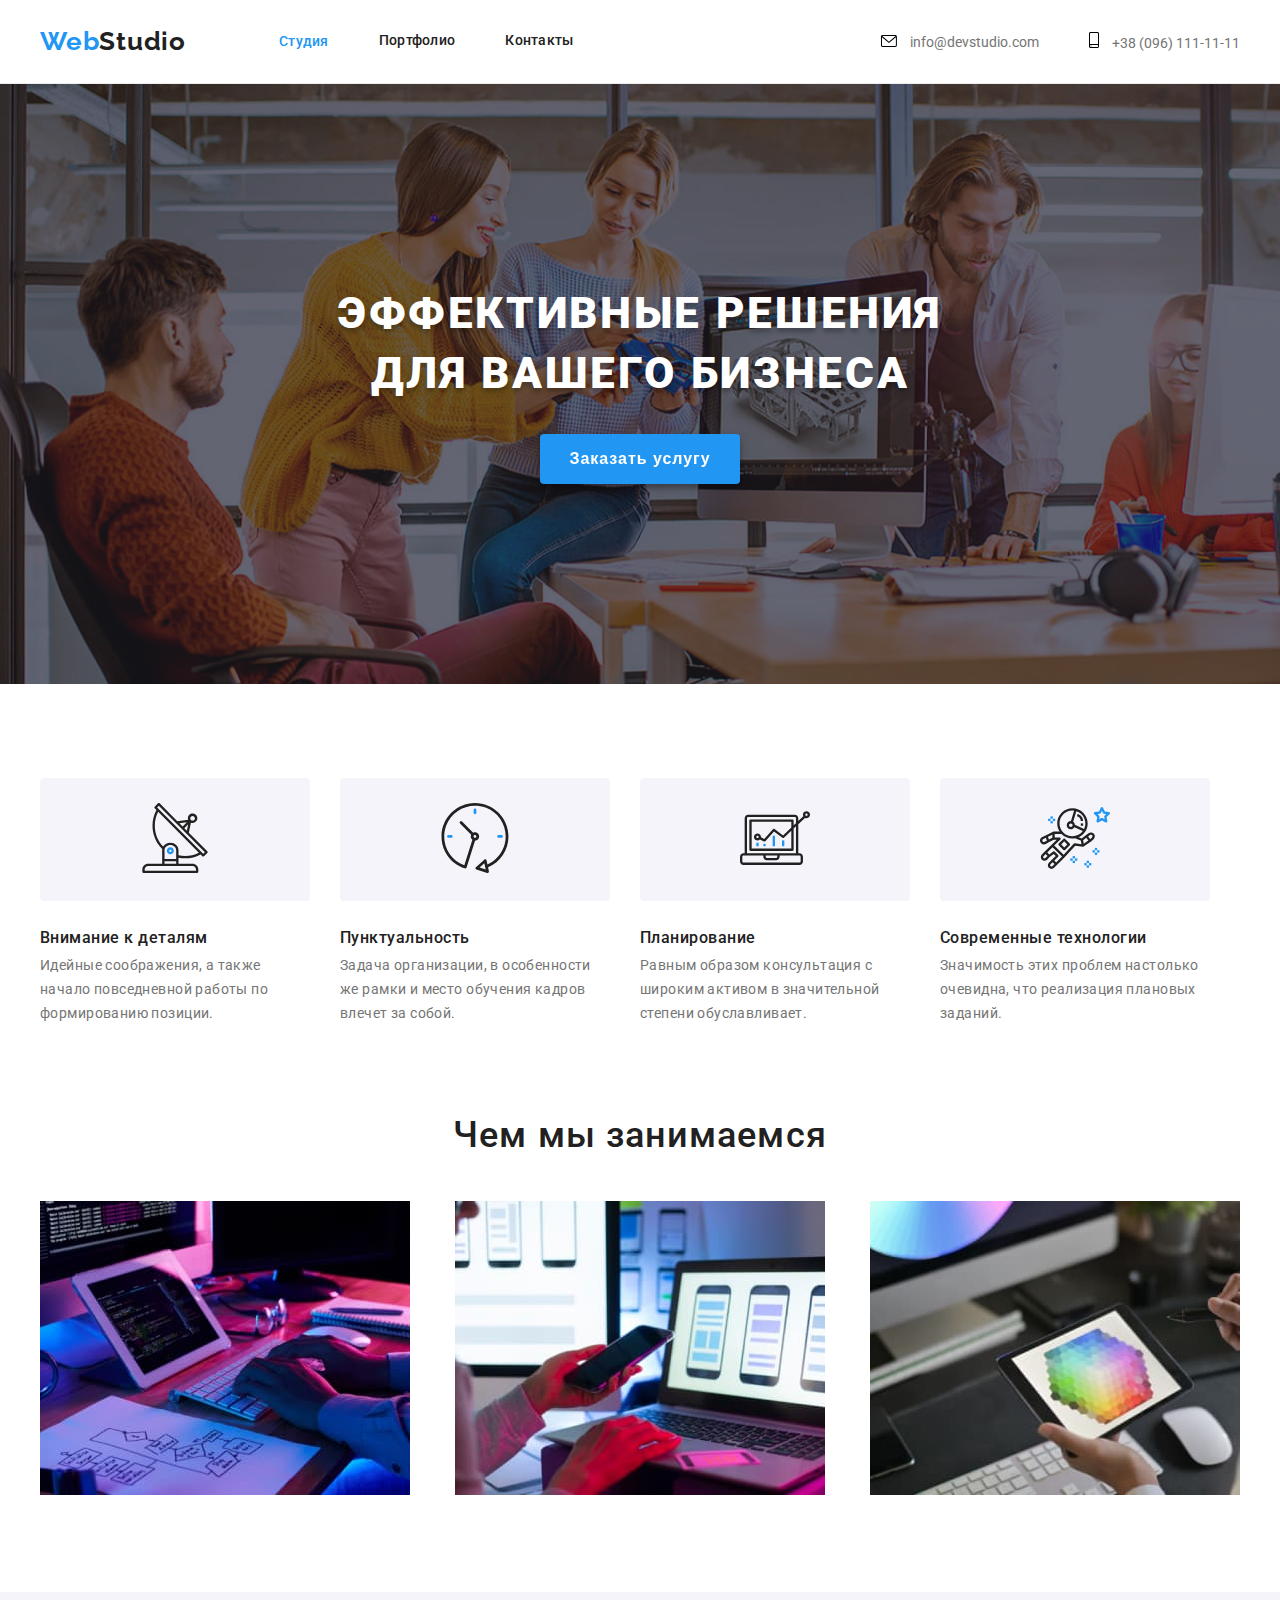
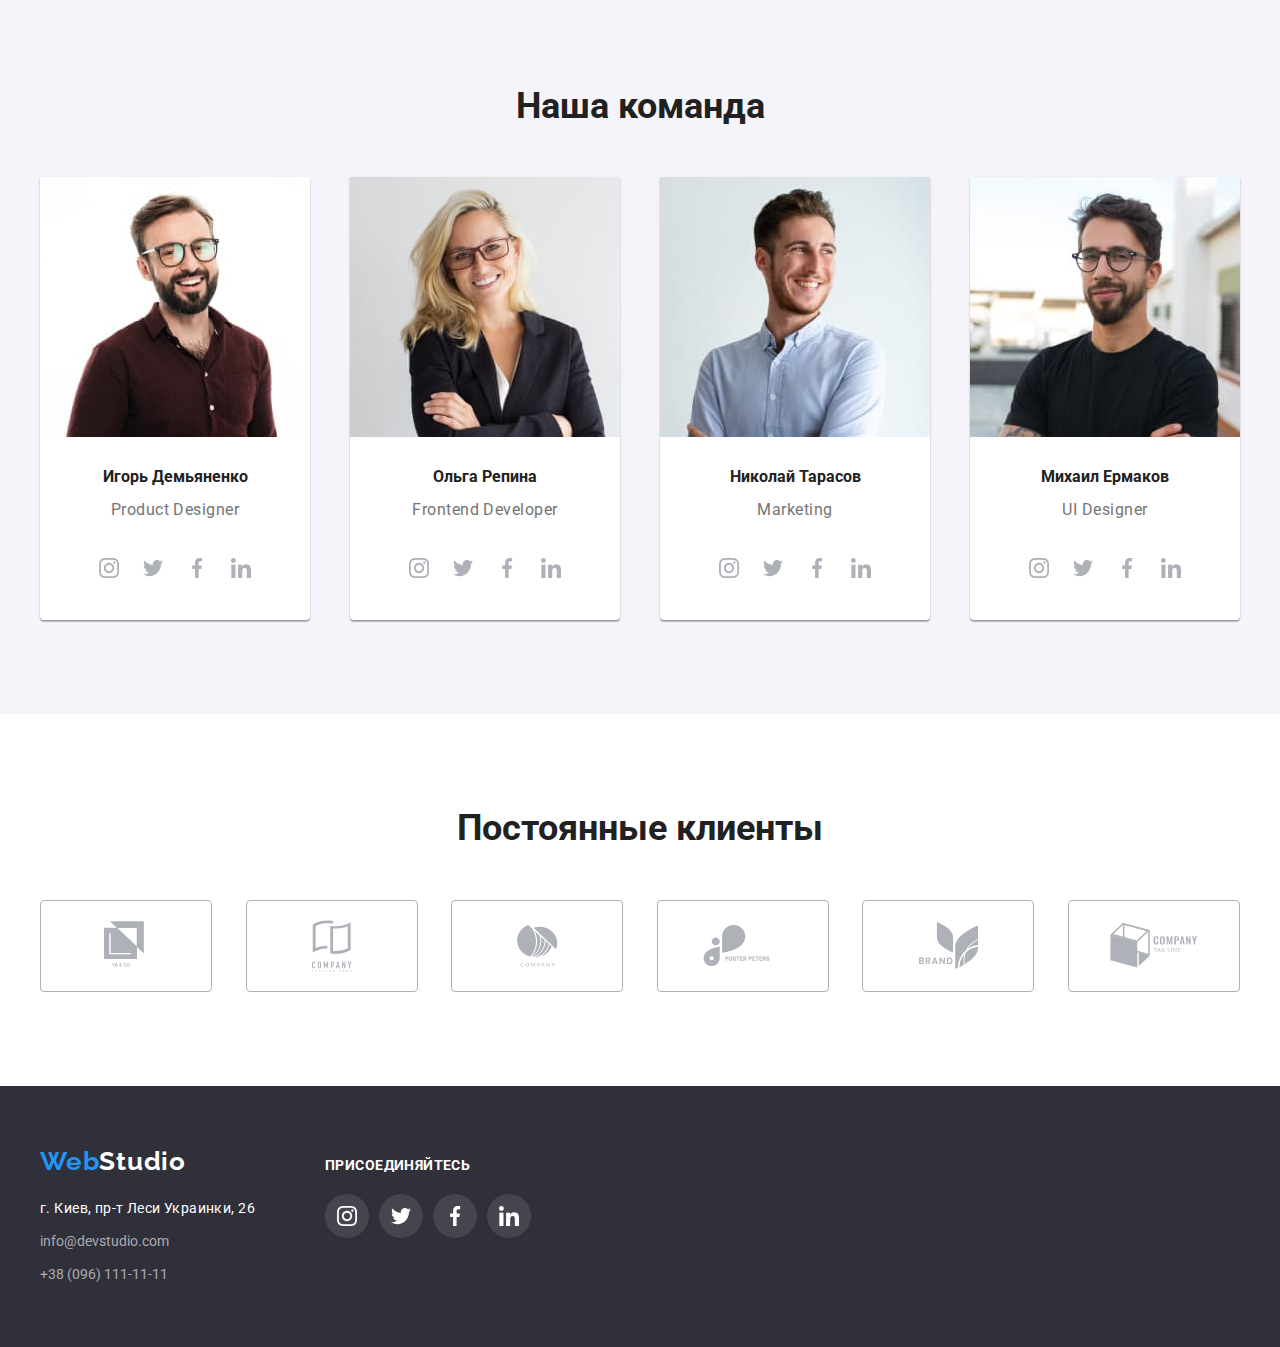
==== index.html @ 33218e92 "Загрузка проекта" ====
<!DOCTYPE html>
<html lang="ru">
  <head>
    <meta charset="UTF-8" />
    <meta http-equiv="X-UA-Compatible" content="IE=edge" />
    <meta name="viewport" content="width=device-width, initial-scale=1.0" />
    <title>Студия</title>
    <link rel="preconnect" href="https://fonts.gstatic.com" />
    <link
      href="https://fonts.googleapis.com/css2?family=Raleway:wght@700&family=Roboto:wght@400;500;700;900&display=swap"
      rel="stylesheet"
    />
    <link rel="stylesheet" href="css/style.css" />
  </head>
  <body>
    <!-- Шапка -->

    <header class="page-header">
      <div class="container header">
        <nav class="nav">
          <a href="./index.html" class="logo"> Web<span class="header-logo">Studio </span> </a>
          <ul class="site-nav list">
            <li class="nav-item"><a href="./index.html" class="link-current">Студия</a></li>
            <li class="nav-item"><a href="./portfolio.html" class="link">Портфолио</a></li>
            <li class="nav-item"><a href="#contacts" class="link">Контакты</a></li>
          </ul>
        </nav>
        <ul class="auth-site list">
          <li class="auth-item">
            <div class="auth-block">
              <a href="mailto:info@devstudio.com" class="auth-block-link">
                <svg class="auth-icon" width="16" height="12">
                  <use href="./images/sprite.svg#mail"></use>
                </svg>
                info@devstudio.com
              </a>
            </div>
          </li>
          <li class="auth-item">
            <div class="auth-block">
              <a href="tel:+380961111111" class="auth-block-link">
                <svg class="auth-icon" width="10" height="16">
                  <use href="./images/sprite.svg#smartphone"></use>
                </svg>
                +38 (096) 111-11-11
              </a>
            </div>
          </li>
        </ul>
      </div>
    </header>
    <main>
      <!-- Герой -->

      <section class="section hero">
        <div class="hero">
          <h1 class="hero-title">Эффективные решения для вашего бизнеса</h1>
          <button type="button" class="button primary">Заказать услугу</button>
        </div>
      </section>

      <div class="container">
        <ul class="advantage-icons">
          <li class="advantage-icons-list">
            <svg class="svg-icon">
              <use href="./images/sprite.svg#antenna"></use>
            </svg>
          </li>
          <li class="advantage-icons-list">
            <svg class="svg-icon">
              <use href="./images/sprite.svg#clock"></use>
            </svg>
          </li>
          <li class="advantage-icons-list">
            <svg class="svg-icon">
              <use href="./images/sprite.svg#diagram"></use>
            </svg>
          </li>
          <li class="advantage-icons-list">
            <svg class="svg-icon">
              <use href="./images/sprite.svg#astronaut"></use>
            </svg>
          </li>
        </ul>
      </div>

      <div class="container">
        <section class="advantage">
          <ul class="section-advantage">
            <li class="list-item">
              <h3 class="section-advantage-title">Внимание к деталям</h3>
              <p>Идейные соображения, а также начало повседневной работы по формированию позиции.</p>
            </li>
            <li class="list-item">
              <h3 class="section-advantage-title">Пунктуальность</h3>
              <p>Задача организации, в особенности же рамки и место обучения кадров влечет за собой.</p>
            </li>
            <li class="list-item">
              <h3 class="section-advantage-title">Планирование</h3>
              <p>Равным образом консультация с широким активом в значительной степени обуславливает.</p>
            </li>
            <li class="list-item">
              <h3 class="section-advantage-title">Современные технологии</h3>
              <p>Значимость этих проблем настолько очевидна, что реализация плановых заданий.</p>
            </li>
          </ul>
        </section>
      </div>

      <!-- Наши преимущества -->

      <section class="section">
        <div class="container">
          <h2 class="section-title">Чем мы занимаемся</h2>
          <ul class="section-title-image">
            <li class="advantage-image">
              <img src="./images/advantages/img.jpg" width="370" height="294" alt="программирование на планшете" />
            </li>
            <li class="advantage-image">
              <img src="./images/advantages/img1.jpg" width="370" height="294" alt="дизайн приложения" />
            </li>
            <li class="advantage-image">
              <img src="./images/advantages/img2.jpg" width="370" height="294" alt="Планшет с палитрой" />
            </li>
          </ul>
        </div>
      </section>

      <!-- Состав команды -->

      <section class="section section-team">
        <div class="container">
          <h2 class="section section-team-title">Наша команда</h2>
          <ul class="worker-list">
            <li class="team">
              <img src="./images/team/face.jpg" width="270" height="260" alt="Игорь Демьяненко" />
              <h3>Игорь Демьяненко</h3>
              <p>Product Designer</p>
              <div class="social-list">
                <ul class="social-list list">
                  <li class="social-list-item">
                    <a href="#" class="social-list-link link">
                      <svg class="social-list-icon">
                        <use href="./images/sprite.svg#instagram"></use>
                      </svg>
                    </a>
                  </li>
                  <li class="social-list-item">
                    <a href="#" class="social-list-link link">
                      <svg class="social-list-icon">
                        <use href="./images/sprite.svg#twitter"></use>
                      </svg>
                    </a>
                  </li>
                  <li class="social-list-item">
                    <a href="#" class="social-list-link link">
                      <svg class="social-list-icon">
                        <use href="./images/sprite.svg#facebook"></use>
                      </svg>
                    </a>
                  </li>
                  <li class="social-list-item">
                    <a href="#" class="social-list-link link">
                      <svg class="social-list-icon">
                        <use href="./images/sprite.svg#linkedin"></use>
                      </svg>
                    </a>
                  </li>
                </ul>
              </div>
            </li>
            <li class="team">
              <img src="./images/team/face1.jpg" width="270" height="260" alt="Ольга Репина" />
              <h3>Ольга Репина</h3>
              <p>Frontend Developer</p>
              <div class="social-list">
                <ul class="social-list list">
                  <li class="social-list-item">
                    <a href="" class="social-list-link link">
                      <svg class="social-list-icon">
                        <use href="./images/sprite.svg#instagram"></use>
                      </svg>
                    </a>
                  </li>
                  <li class="social-list-item">
                    <a href="" class="social-list-link link">
                      <svg class="social-list-icon">
                        <use href="./images/sprite.svg#twitter"></use>
                      </svg>
                    </a>
                  </li>
                  <li class="social-list-item">
                    <a href="" class="social-list-link link">
                      <svg class="social-list-icon">
                        <use href="./images/sprite.svg#facebook"></use>
                      </svg>
                    </a>
                  </li>
                  <li class="social-list-item">
                    <a href="" class="social-list-link link">
                      <svg class="social-list-icon">
                        <use href="./images/sprite.svg#linkedin"></use>
                      </svg>
                    </a>
                  </li>
                </ul>
              </div>
            </li>
            <li class="team">
              <img src="./images/team/face2.jpg" width="270" height="260" alt="Николай Тарасов" />
              <h3>Николай Тарасов</h3>
              <p>Marketing</p>
              <div class="social-list">
                <ul class="social-list list">
                  <li class="social-list-item">
                    <a href="" class="social-list-link link">
                      <svg class="social-list-icon">
                        <use href="./images/sprite.svg#instagram"></use>
                      </svg>
                    </a>
                  </li>
                  <li class="social-list-item">
                    <a href="" class="social-list-link link">
                      <svg class="social-list-icon">
                        <use href="./images/sprite.svg#twitter"></use>
                      </svg>
                    </a>
                  </li>
                  <li class="social-list-item">
                    <a href="" class="social-list-link link">
                      <svg class="social-list-icon">
                        <use href="./images/sprite.svg#facebook"></use>
                      </svg>
                    </a>
                  </li>
                  <li class="social-list-item">
                    <a href="" class="social-list-link link">
                      <svg class="social-list-icon">
                        <use href="./images/sprite.svg#linkedin"></use>
                      </svg>
                    </a>
                  </li>
                </ul>
              </div>
            </li>
            <li class="team">
              <img src="./images/team/face3.jpg" width="270" height="260" alt="Михаил Ермаков" />
              <h3>Михаил Ермаков</h3>
              <p>UI Designer</p>
              <div class="social-list">
                <ul class="social-list list">
                  <li class="social-list-item">
                    <a href="" class="social-list-link link">
                      <svg class="social-list-icon">
                        <use href="./images/sprite.svg#instagram"></use>
                      </svg>
                    </a>
                  </li>
                  <li class="social-list-item">
                    <a href="" class="social-list-link link">
                      <svg class="social-list-icon">
                        <use href="./images/sprite.svg#twitter"></use>
                      </svg>
                    </a>
                  </li>
                  <li class="social-list-item">
                    <a href="" class="social-list-link link">
                      <svg class="social-list-icon">
                        <use href="./images/sprite.svg#facebook"></use>
                      </svg>
                    </a>
                  </li>
                  <li class="social-list-item">
                    <a href="" class="social-list-link link">
                      <svg class="social-list-icon">
                        <use href="./images/sprite.svg#linkedin"></use>
                      </svg>
                    </a>
                  </li>
                </ul>
              </div>
            </li>
          </ul>
        </div>
      </section>
        <div class="container partners">
          <h2 class="section section-partner-title">Постоянные клиенты</h2>
              <ul class="partner-list">
                  <li class="partner-list-item">
                    <a href="#" class="partner-list-link">
                      <svg width="44" height="49" class="partner-list-icon" >
                        <use href="./images/sprite.svg#logo1"></use>
                      </svg>
                    </a>
                  </li>
                  <li class="partner-list-item">
                    <a href="#" class="partner-list-link">
                      <svg width="40" height="52" class="partner-list-icon">
                        <use href="./images/sprite.svg#logo2"></use>
                      </svg>
                    </a>
                  </li>
                  <li class="partner-list-item">
                    <a href="#" class="partner-list-link">
                      <svg width="41" height="42" class="partner-list-icon">
                        <use href="./images/sprite.svg#logo3"></use>
                      </svg>
                    </a>
                  </li>
                  <li class="partner-list-item">
                    <a href="#" class="partner-list-link">
                      <svg width="80" height="42" class="partner-list-icon" >
                        <use href="./images/sprite.svg#logo4"></use>
                      </svg>
                    </a>
                  </li>
                  <li class="partner-list-item">
                    <a href="#" class="partner-list-link">
                      <svg width="59" height="47" class="partner-list-icon">
                        <use href="./images/sprite.svg#logo5"></use>
                      </svg>
                    </a>
                  </li>
                  <li class="partner-list-item">
                    <a href="#" class="partner-list-link">
                      <svg width="88" height="45" class="partner-list-icon">
                        <use href="./images/sprite.svg#logo6"></use>
                      </svg>
              </ul>
        </div>
    </main>

    <!-- Подвал -->



    <footer class="footer">
      <div class="container">
         <div>
        <a href="./index.html" class="logo footer"> Web<span class="footer-logo">Studio </span> </a>

        <!-- Контакты -->
       
        <address class="contacts footer">
          <p>г. Киев, пр-т Леси Украинки, 26</p>
          <a class="link" href="mailto:info@devstudio.com">info@devstudio.com</a>
          <a class="link" href="tel:+380961111111">+38 (096) 111-11-11</a>
            </div>
            <div class="footer-social">
              <p class="footer-list-title">ПРИСОЕДИНЯЙТЕСЬ</p>
            <ul class="footer-list list">
                  <li class="footer-list-item">
                    <a href="#" class="footer-list-link link">
                      <svg class="footer-list-icon">
                        <use href="./images/sprite.svg#instagram"></use>
                      </svg>
                    </a>
                  </li>
                  <li class="footer-list-item">
                    <a href="#" class="footer-list-link link">
                      <svg class="footer-list-icon">
                        <use href="./images/sprite.svg#twitter"></use>
                      </svg>
                    </a>
                  </li>
                  <li class="footer-list-item">
                    <a href="#" class="footer-list-link link">
                      <svg class="footer-list-icon">
                        <use href="./images/sprite.svg#facebook"></use>
                      </svg>
                    </a>
                  </li>
                  <li class="footer-list-item">
                    <a href="#" class="footer-list-link link">
                      <svg class="footer-list-icon">
                        <use href="./images/sprite.svg#linkedin"></use>
                      </svg>
                    </a>
                  </li>
                </ul>
                </div>
        </address>
      </div>
    </footer>
  </body>
</html>
---- css/style.css ----
/* цвет основного текста #212121 */
/* цвет вторичного цвет #757575 */
/* белый цвет #FFFFFF */
/* цвет бекграунда #E5E5E5 */
/* цвет контактов в шапке #757575 */
/* цвет акцента #2196F3 */
/* цвет текста контактов в подвале rgba(255, 255, 255, 0.6) */
/* вторичный цвет бекграунда #F5F4FA */
/* бекграунд героя и подвала #2F303A */
:root {
  --primary-text-color: #212121;
  --primary-white-color: #ffffff;
  --title-text-color: #757575;
  --accent-text-color: #2196f3;
  --secondary-background-color: #f5f4fa;
  --hero-background-color: #2f303a;
}

* {
  padding: 0px;
}

ul {
  list-style: none;
}

a {
  text-decoration: none;
}

p {
  color: var(--title-text-color);
  margin: 0 auto;
}

header {
  border-bottom: 1px solid #ececec;
}

body {
  margin: 0px;

  background-color: var(--primary-white-color);
  color: var(--primary-text-color);
  font-family: 'Roboto', sans-serif;
  font-size: 14px;
  font-weight: 400;
}

footer {
  font-size: 14px;
}

.container {
  margin: 0 auto;
  width: 1200px;
}
.button {
  background-color: var(--secondary-background-color);
  color: var(--primary-text-color);
  cursor: pointer;
  display: inline-block;
  filter: drop-shadow(0px 4px 4px rgba(0, 0, 0, 0.25));
  display: inline-block;
}

.auth-icon {
  margin-right: 10px;
}

/* =================HEADER================ */

.logo {
  padding-top: 24px;
  padding-bottom: 25px;
  display: flex;

  color: var(--accent-text-color);
  font-family: 'Raleway', sans-serif;
  font-size: 26px;
  line-height: 1.19;
  letter-spacing: 0.03em;
  font-weight: 700;
}

.nav .logo {
  display: block;
}

.nav {
  align-items: center;
  align-self: center;
}

.header-logo {
  color: var(--primary-text-color);
}

.container.header {
  display: flex;
  align-items: center;
  align-self: center;
}

.nav-item:not(:last-child) {
  margin-right: 50px;
}

.site-nav .link {
  color: var(--primary-text-color);
  font-weight: 500;
  line-height: 1.14;
  letter-spacing: 0.02em;
  display: block;
}

.site-nav-link {
  margin-right: 50px;
}

.site-nav.list {
  padding-top: 32px;
  margin-left: 93px;
  padding-bottom: 32px;
  display: flex;
}

.site-nav .link-current {
  color: var(--accent-text-color);
  font-weight: 500;
  line-height: 1.14;
  letter-spacing: 0.02em;
}

.site-nav .link:hover,
.site-nav .link:focus {
  color: var(--accent-text-color);
}

.list {
  padding: 0px;
  margin: 0px;
  list-style: none;
}

.auth-site .link {
  color: var(--title-text-color);
  font-weight: 500;
  line-height: 1.14;
  letter-spacing: 0.02em;
}

.auth-item:not(:last-child) {
  margin-right: 50px;
}

.auth-site.list {
  margin-left: auto;
  display: flex;
  padding-top: 32px;
  padding-bottom: 32px;
  align-items: center;
}

.auth-site .auth-block-link:hover,
.auth-site .auth-block-link:focus {
  color: var(--accent-text-color);
}

.auth-block-link {
  color: var(--title-text-color);
}

.auth-block-link:focus .auth-icon,
.auth-block-link:hover .auth-icon {
  color: var(--accent-text-color);
  fill: var(--accent-text-color);
}

.nav {
  display: flex;
}

/* =====================HERO===================== */

.section.hero {
  background-color: var(--hero-background-color);
  text-align: center;
  color: var(--primary-white-color);
  margin-bottom: 94px;
  background-image: url('/images/hero/studio-background.jpg');
  background-repeat: no-repeat;
  background-size: cover;
}

.hero {
  background: rgba(47, 48, 58, 0.4);
}

.hero-title {
  padding-top: 200px;
  margin: 0 auto;
  margin-bottom: 30px;
  max-width: 696px;
  font-weight: 900;
  font-size: 44px;
  line-height: 1.36;

  letter-spacing: 0.06em;
  text-transform: uppercase;
  text-shadow: 0px 4px 4px rgba(0, 0, 0, 0.25);
}

.auth-block {
  display: flex;
}

.button.primary {
  min-width: 200px;
  min-height: 50px;
  text-align: center;
  margin-bottom: 200px;

  background-color: var(--accent-text-color);
  color: var(--primary-white-color);
  font-weight: 700;
  font-size: 16px;
  line-height: 1.88;
  letter-spacing: 0.06em;
  border: none;
  box-shadow: 0px 4px 4px rgba(0, 0, 0, 0.15);
  border-radius: 4px;
}

/* ========================ADVANTAGE====================== */

.advantage {
  margin-bottom: 94px;
}

.advantage-image:not(:last-child) {
  margin-right: 30px;
}

.advantage-icons {
  display: flex;
  justify-content: left;
}

.svg-icon {
  width: 70px;
  height: 70px;
  padding: 25px 100px 25px 100px;
}

.container .advantage-icons {
  margin-bottom: 30px;
}

.advantage-icons-list:not(:last-child) {
  margin-right: 30px;
}

.advantage-icons-list {
  background-color: var(--secondary-background-color);
  border-radius: 4px;
}

.section-title-image {
  display: flex;
  margin: 0px;
  justify-content: space-between;
  padding-bottom: 94px;
}

.section.section-team-title {
  font-size: 36px;
  line-height: 1.16;
  text-align: center;
  margin-top: 0px;
  margin-bottom: 50px;
}

.section-advantage-title {
  margin-top: 0px;
  margin-bottom: 10px;
  font-size: 14px;
  font-weight: 700;
  line-height: 1.14px;
  letter-spacing: 0.03em;
}

.section-advantage .list-item + .list-item {
  margin-left: 30px;
}

.list-item > p {
  font-size: 14px;
  line-height: 1.71;
  letter-spacing: 0.03em;
  max-width: 270px;
}

.section-advantage {
  max-width: 1170px;
  justify-content: space-between;
  margin: 0px;
  display: flex;
}

.section-title {
  margin-top: 0px;
  margin-bottom: 50px;
  text-align: center;
  font-weight: 500;
  font-size: 36px;
  line-height: 0.85;
  letter-spacing: 0.03em;
  color: var(--primary-text-color);
}

/* ==========================SECTION TEAM============================= */

.worker-list {
  margin: 0px;
  padding-bottom: 94px;
  display: flex;
  justify-content: space-between;
}

.section-team {
  color: var(--primary-text-color);
  margin-top: 0px;
  padding-top: 94px;
}

.team {
  max-width: 270px;
  background-color: var(--primary-white-color);
  box-shadow: 0px 1px 3px rgba(0, 0, 0, 0.12), 0px 1px 1px rgba(0, 0, 0, 0.14), 0px 2px 1px rgba(0, 0, 0, 0.2);
  border-radius: 0px 0px 4px 4px;
  text-align: center;
}

.team > img {
  margin-bottom: 30px;
  display: block;
}

.section-team {
  background-color: var(--secondary-background-color);
}

.section-advantage-title {
  font-weight: 500;
  font-size: 16px;
  font-style: normal;
  line-height: 0.85;
  letter-spacing: 0.03em;
  margin-top: 0px;
  margin-bottom: 10px;
}

li.team > p {
  font-size: 16px;
  line-height: 0.84;
  letter-spacing: 0.03em;
  margin-bottom: 30px;
}

.social-list {
  display: flex;
  justify-content: center;
  padding-bottom: 30px;
}

.social-list-link {
  display: flex;
  justify-content: center;
  align-items: center;
  width: 44px;
  height: 44px;
  border-radius: 50%;
}

.social-list-icon {
  width: 20px;
  height: 20px;
  fill: #afb1b8;
}

.social-list.list {
  padding: 0;
}

.social-list-link:focus,
.social-list-link:hover {
  background-color: var(--accent-text-color);
}

.social-list-link.link:focus .social-list-icon,
.social-list-link.link:hover .social-list-icon {
  fill: var(--primary-white-color);
}

/* ==================PARTNERS===================== */

.partner-list {
  display: flex;
  padding: 0;
  margin: 0;
  justify-content: space-between;
}

.partner-list .partner-list-link {
  display: flex;
  justify-content: center;
  align-items: center;
  width: 170px;
  height: 90px;
  padding: auto;
}

.partner-list-icon {
  fill: #afb1b8;
}

.partner-list-item {
  border: 1px solid #afb1b8;
  box-sizing: border-box;
  border-radius: 4px;
}

.partner-list-item:not(:last-child) {
  margin-right: 30px;
}

.section.section-partner-title {
  font-size: 36px;
  line-height: 1.16;
  text-align: center;
  margin-top: 0px;
  margin-bottom: 50px;
}

.container.partners {
  margin-top: 94px;
  margin-bottom: 94px;
}

.partner-list-icon {
  padding: 20px;
}

.partner-list-item:hover .partner-list-icon,
.partner-list-item:focus .partner-list-icon {
  fill: var(--accent-text-color);
}

.partner-list-item:hover,
.partner-list-item:focus {
  border-color: var(--accent-text-color);
}

/* ==================FOOTER======================== */

.footer {
  background-color: var(--hero-background-color);
}

.footer-logo {
  color: var(--primary-white-color);
}

.footer .logo {
  margin-bottom: 20px;
  display: block;
}

.contacts > p {
  color: var(--primary-white-color);
  font-style: normal;
  line-height: 1.71;
  letter-spacing: 0.03em;
  margin: 0px;
  margin-bottom: 9px;
}

.contacts > a {
  margin-bottom: 9px;
}

.footer > .container {
  padding-top: 60px;
  padding-bottom: 60px;
}

.contacts .link {
  font-style: normal;
  line-height: 1.71;
  color: rgba(255, 255, 255, 0.6);
  display: block;
}

.contacts .link:hover,
.contacts .link:focus {
  color: var(--accent-text-color);
}
.footer .container {
  display: flex;
}
.footer-list {
  display: flex;
}

.footer-list-title {
  display: flex;
  margin-bottom: 20px;
  font-weight: 700;
  line-height: 1.14;
  letter-spacing: 0.03em;
  text-transform: uppercase;
  color: var(--primary-white-color);
}

.footer-social {
  margin-top: 72px;
  margin-left: 70px;
  margin-bottom: 100px;
}

.footer-list-link {
  display: flex;
  justify-content: center;
  align-items: center;
  width: 44px;
  height: 44px;
  border-radius: 50%;
  background-color: rgba(255, 255, 255, 0.1);
}

.footer-list-icon {
  width: 20px;
  height: 20px;
  fill: var(--primary-white-color);
}

.footer-list-link:focus,
.footer-list-link:hover {
  background-color: var(--accent-text-color);
}

.footer-list-link.link:focus .footer-list-icon,
.footer-list-link.link:hover .footer-list-icon {
  fill: var(--primary-white-color);
}

.footer-list-link.link {
  margin-right: 10px;
}

.logo.footer {
  padding: 0;
  margin-top: 60px;
}

.footer .container {
  padding: 0;
}

.contacts.footer {
  margin-bottom: 60px;
}
/* ======================PORTFOLIO======================= */

.button-secondary {
  background-color: var(--secondary-background-color);
  color: var(--primary-text-color);
  border-radius: 4px;
  font-weight: 500;
  font-size: 16px;
  line-height: 1.62;
  text-align: center;
  letter-spacing: 0.03em;
  border: none;
  padding: 6px 22px;
}

.section.button {
  padding-top: 94px;
}

.button-list .button-item + .button-item {
  margin-left: 8px;
}

.button-item {
  margin-top: 90px;
  margin-bottom: 50px;
}

.button-list {
  display: flex;
  justify-content: center;
  /* margin-bottom: 50px; */
}

.button-secondary:hover,
.button-secondary:focus {
  color: var(--primary-white-color);
  background-color: var(--accent-text-color);
}

.button.title {
  display: none;
}

.project-name {
  font-weight: 700;
  font-size: 18px;
  line-height: 2;
  letter-spacing: 0.06em;
  margin: 0px;
  margin-bottom: 4px;
  padding-left: 24px;
  padding-top: 20px;
}

.project-title {
  font-size: 16px;
  line-height: 1.87;
  letter-spacing: 0.03em;
  padding-bottom: 20px;
  padding-left: 24px;
}

.project-list-info:last-child > p {
  margin-bottom: 0px;
}

.button-list {
  margin: 0px;
}

.project-list:hover,
.project-list:focus {
  box-shadow: 0px 1px 3px rgba(0, 0, 0, 0.12), 0px 1px 1px rgba(0, 0, 0, 0.14), 0px 2px 1px rgba(0, 0, 0, 0.2);
  border-radius: 0px 0px 4px 4px;
  border-top: none;
  max-width: 370px;
}

.project-list > img {
  display: block;
}

.project-list {
  margin-top: 30px;
  margin-left: 30px;
  border: 1px solid #eeeeee;
  box-sizing: border-box;
}

.ul-project {
  display: flex;
  flex-wrap: wrap;
  justify-content: space-between;
  margin: 0px;
  margin-top: -30px;
  margin-left: -30px;
  margin-bottom: 94px;
}
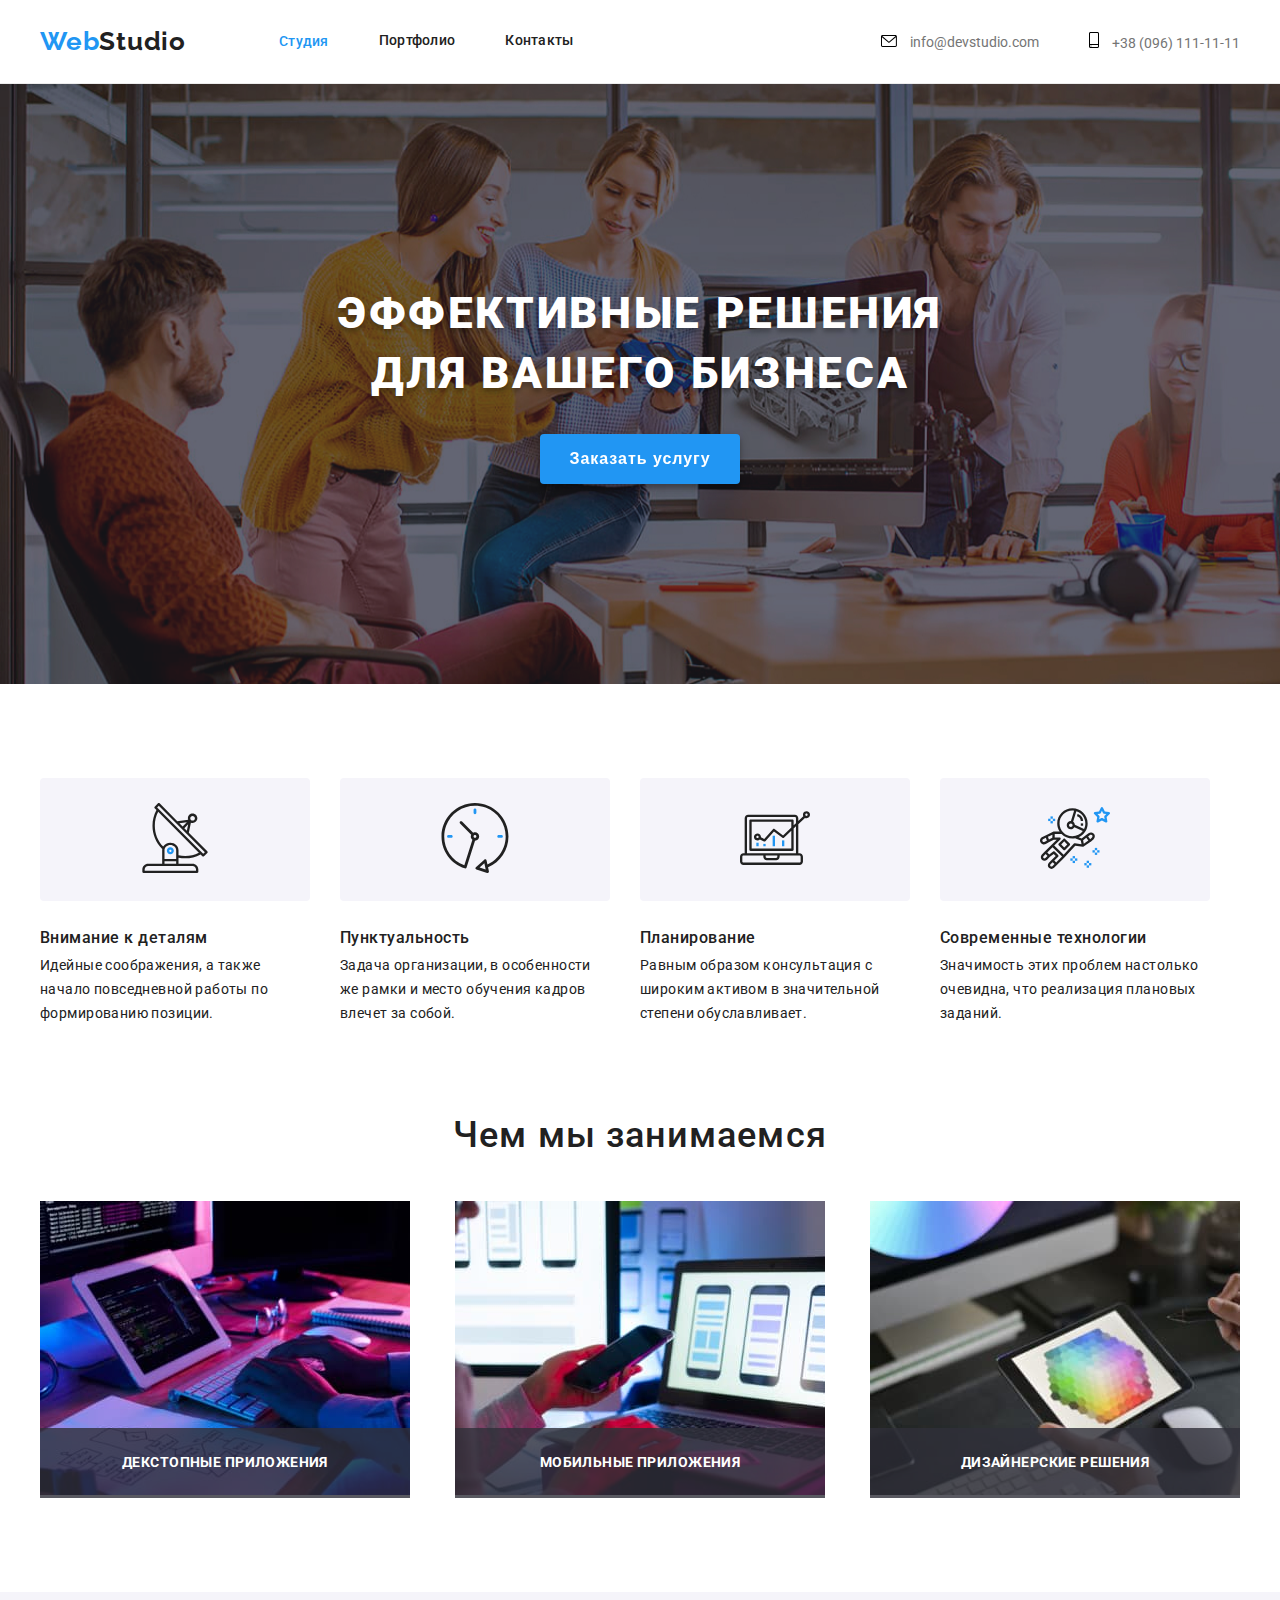
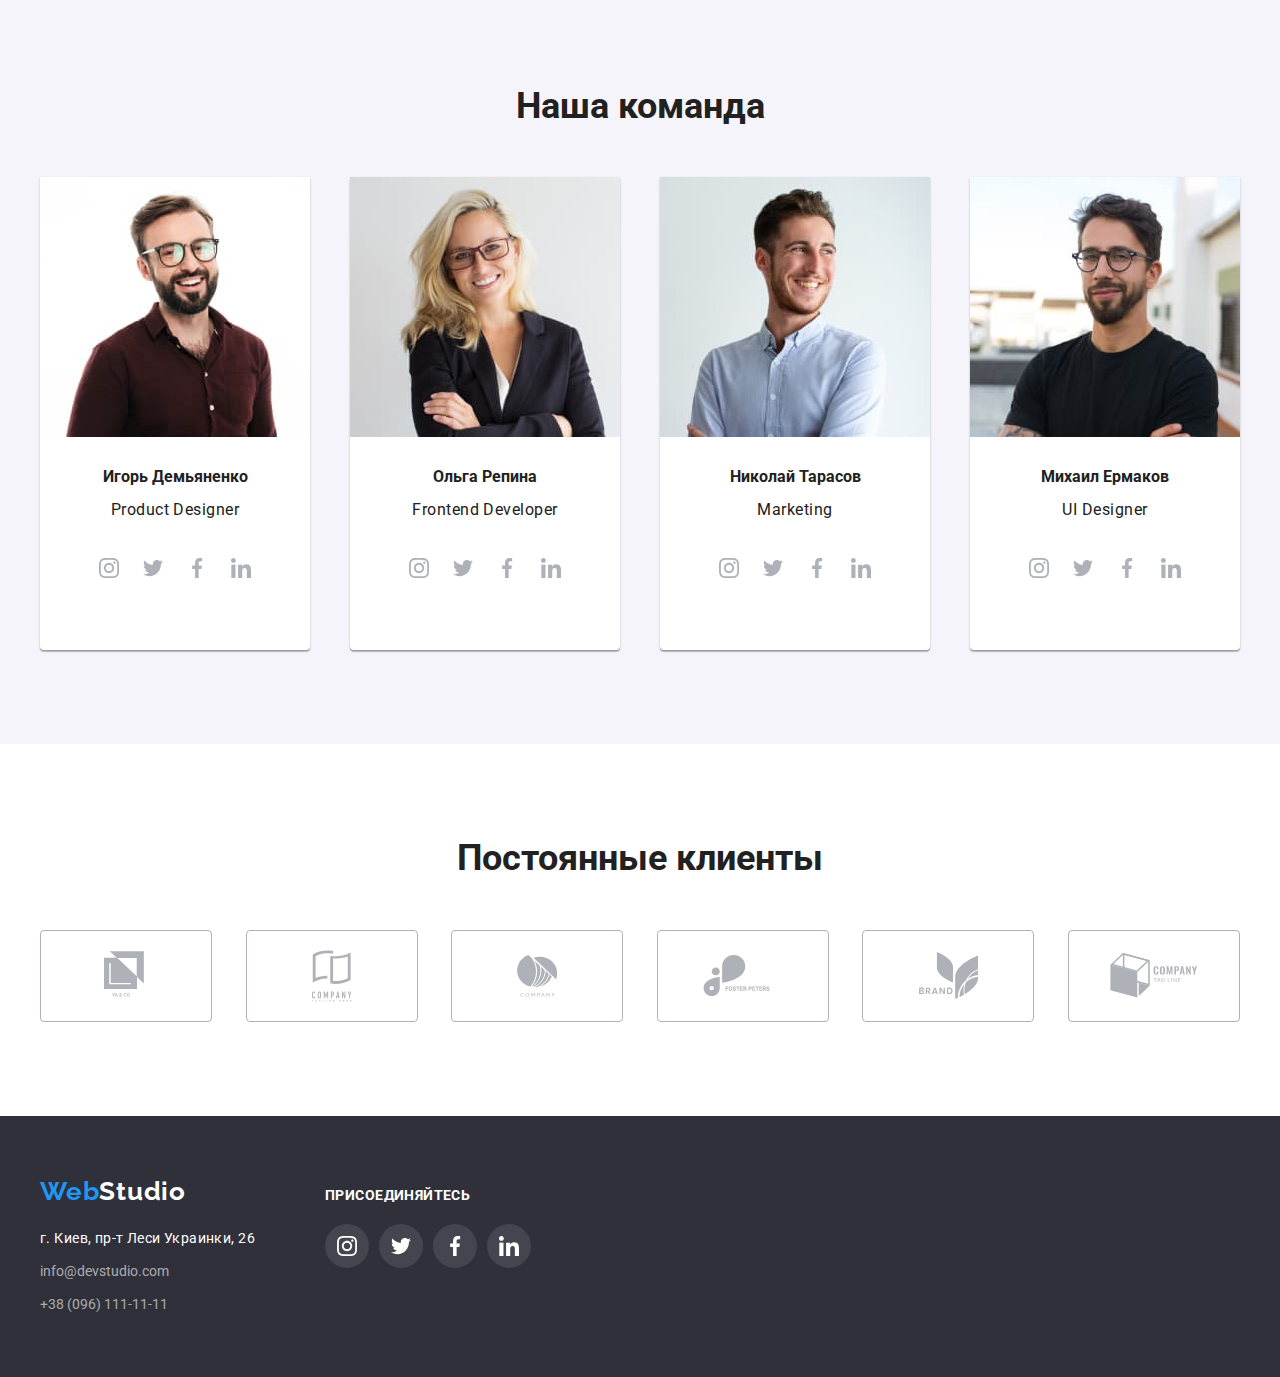
==== commit 905c74df: "Правки" ====
--- a/index.html
+++ b/index.html
@@ -114,13 +114,22 @@
           <h2 class="section-title">Чем мы занимаемся</h2>
           <ul class="section-title-image">
             <li class="advantage-image">
+              <div class="advantage-info">
               <img src="./images/advantages/img.jpg" width="370" height="294" alt="программирование на планшете" />
+              <p class="works">ДЕКСТОПНЫЕ ПРИЛОЖЕНИЯ</p>
+              </div>
             </li>
             <li class="advantage-image">
+              <div class="advantage-info">
               <img src="./images/advantages/img1.jpg" width="370" height="294" alt="дизайн приложения" />
+              <p class="works">МОБИЛЬНЫЕ ПРИЛОЖЕНИЯ</p>
+              </div>
             </li>
             <li class="advantage-image">
+              <div class="advantage-info">
               <img src="./images/advantages/img2.jpg" width="370" height="294" alt="Планшет с палитрой" />
+              <p class="works">ДИЗАЙНЕРСКИЕ РЕШЕНИЯ</p>
+              </div>
             </li>
           </ul>
         </div>
@@ -137,30 +146,30 @@
               <h3>Игорь Демьяненко</h3>
               <p>Product Designer</p>
               <div class="social-list">
-                <ul class="social-list list">
-                  <li class="social-list-item">
-                    <a href="#" class="social-list-link link">
-                      <svg class="social-list-icon">
-                        <use href="./images/sprite.svg#instagram"></use>
-                      </svg>
-                    </a>
-                  </li>
-                  <li class="social-list-item">
-                    <a href="#" class="social-list-link link">
-                      <svg class="social-list-icon">
-                        <use href="./images/sprite.svg#twitter"></use>
-                      </svg>
-                    </a>
-                  </li>
-                  <li class="social-list-item">
-                    <a href="#" class="social-list-link link">
-                      <svg class="social-list-icon">
-                        <use href="./images/sprite.svg#facebook"></use>
-                      </svg>
-                    </a>
-                  </li>
-                  <li class="social-list-item">
-                    <a href="#" class="social-list-link link">
+                <ul class="social-list">
+                  <li class="social-list-item">
+                    <a href="#" class="social-list-link">
+                      <svg class="social-list-icon">
+                        <use href="./images/sprite.svg#instagram"></use>
+                      </svg>
+                    </a>
+                  </li>
+                  <li class="social-list-item">
+                    <a href="#" class="social-list-link">
+                      <svg class="social-list-icon">
+                        <use href="./images/sprite.svg#twitter"></use>
+                      </svg>
+                    </a>
+                  </li>
+                  <li class="social-list-item">
+                    <a href="#" class="social-list-link">
+                      <svg class="social-list-icon">
+                        <use href="./images/sprite.svg#facebook"></use>
+                      </svg>
+                    </a>
+                  </li>
+                  <li class="social-list-item">
+                    <a href="#" class="social-list-link">
                       <svg class="social-list-icon">
                         <use href="./images/sprite.svg#linkedin"></use>
                       </svg>
@@ -176,28 +185,28 @@
               <div class="social-list">
                 <ul class="social-list list">
                   <li class="social-list-item">
-                    <a href="" class="social-list-link link">
-                      <svg class="social-list-icon">
-                        <use href="./images/sprite.svg#instagram"></use>
-                      </svg>
-                    </a>
-                  </li>
-                  <li class="social-list-item">
-                    <a href="" class="social-list-link link">
-                      <svg class="social-list-icon">
-                        <use href="./images/sprite.svg#twitter"></use>
-                      </svg>
-                    </a>
-                  </li>
-                  <li class="social-list-item">
-                    <a href="" class="social-list-link link">
-                      <svg class="social-list-icon">
-                        <use href="./images/sprite.svg#facebook"></use>
-                      </svg>
-                    </a>
-                  </li>
-                  <li class="social-list-item">
-                    <a href="" class="social-list-link link">
+                    <a href="" class="social-list-link">
+                      <svg class="social-list-icon">
+                        <use href="./images/sprite.svg#instagram"></use>
+                      </svg>
+                    </a>
+                  </li>
+                  <li class="social-list-item">
+                    <a href="" class="social-list-link">
+                      <svg class="social-list-icon">
+                        <use href="./images/sprite.svg#twitter"></use>
+                      </svg>
+                    </a>
+                  </li>
+                  <li class="social-list-item">
+                    <a href="" class="social-list-link">
+                      <svg class="social-list-icon">
+                        <use href="./images/sprite.svg#facebook"></use>
+                      </svg>
+                    </a>
+                  </li>
+                  <li class="social-list-item">
+                    <a href="" class="social-list-link">
                       <svg class="social-list-icon">
                         <use href="./images/sprite.svg#linkedin"></use>
                       </svg>
@@ -213,28 +222,28 @@
               <div class="social-list">
                 <ul class="social-list list">
                   <li class="social-list-item">
-                    <a href="" class="social-list-link link">
-                      <svg class="social-list-icon">
-                        <use href="./images/sprite.svg#instagram"></use>
-                      </svg>
-                    </a>
-                  </li>
-                  <li class="social-list-item">
-                    <a href="" class="social-list-link link">
-                      <svg class="social-list-icon">
-                        <use href="./images/sprite.svg#twitter"></use>
-                      </svg>
-                    </a>
-                  </li>
-                  <li class="social-list-item">
-                    <a href="" class="social-list-link link">
-                      <svg class="social-list-icon">
-                        <use href="./images/sprite.svg#facebook"></use>
-                      </svg>
-                    </a>
-                  </li>
-                  <li class="social-list-item">
-                    <a href="" class="social-list-link link">
+                    <a href="" class="social-list-link">
+                      <svg class="social-list-icon">
+                        <use href="./images/sprite.svg#instagram"></use>
+                      </svg>
+                    </a>
+                  </li>
+                  <li class="social-list-item">
+                    <a href="" class="social-list-link">
+                      <svg class="social-list-icon">
+                        <use href="./images/sprite.svg#twitter"></use>
+                      </svg>
+                    </a>
+                  </li>
+                  <li class="social-list-item">
+                    <a href="" class="social-list-link">
+                      <svg class="social-list-icon">
+                        <use href="./images/sprite.svg#facebook"></use>
+                      </svg>
+                    </a>
+                  </li>
+                  <li class="social-list-item">
+                    <a href="" class="social-list-link">
                       <svg class="social-list-icon">
                         <use href="./images/sprite.svg#linkedin"></use>
                       </svg>
@@ -250,28 +259,28 @@
               <div class="social-list">
                 <ul class="social-list list">
                   <li class="social-list-item">
-                    <a href="" class="social-list-link link">
-                      <svg class="social-list-icon">
-                        <use href="./images/sprite.svg#instagram"></use>
-                      </svg>
-                    </a>
-                  </li>
-                  <li class="social-list-item">
-                    <a href="" class="social-list-link link">
-                      <svg class="social-list-icon">
-                        <use href="./images/sprite.svg#twitter"></use>
-                      </svg>
-                    </a>
-                  </li>
-                  <li class="social-list-item">
-                    <a href="" class="social-list-link link">
-                      <svg class="social-list-icon">
-                        <use href="./images/sprite.svg#facebook"></use>
-                      </svg>
-                    </a>
-                  </li>
-                  <li class="social-list-item">
-                    <a href="" class="social-list-link link">
+                    <a href="" class="social-list-link">
+                      <svg class="social-list-icon">
+                        <use href="./images/sprite.svg#instagram"></use>
+                      </svg>
+                    </a>
+                  </li>
+                  <li class="social-list-item">
+                    <a href="" class="social-list-link">
+                      <svg class="social-list-icon">
+                        <use href="./images/sprite.svg#twitter"></use>
+                      </svg>
+                    </a>
+                  </li>
+                  <li class="social-list-item">
+                    <a href="" class="social-list-link">
+                      <svg class="social-list-icon">
+                        <use href="./images/sprite.svg#facebook"></use>
+                      </svg>
+                    </a>
+                  </li>
+                  <li class="social-list-item">
+                    <a href="" class="social-list-link">
                       <svg class="social-list-icon">
                         <use href="./images/sprite.svg#linkedin"></use>
                       </svg>
@@ -350,28 +359,28 @@
               <p class="footer-list-title">ПРИСОЕДИНЯЙТЕСЬ</p>
             <ul class="footer-list list">
                   <li class="footer-list-item">
-                    <a href="#" class="footer-list-link link">
+                    <a href="#" class="footer-list-link">
                       <svg class="footer-list-icon">
                         <use href="./images/sprite.svg#instagram"></use>
                       </svg>
                     </a>
                   </li>
                   <li class="footer-list-item">
-                    <a href="#" class="footer-list-link link">
+                    <a href="#" class="footer-list-link">
                       <svg class="footer-list-icon">
                         <use href="./images/sprite.svg#twitter"></use>
                       </svg>
                     </a>
                   </li>
                   <li class="footer-list-item">
-                    <a href="#" class="footer-list-link link">
+                    <a href="#" class="footer-list-link">
                       <svg class="footer-list-icon">
                         <use href="./images/sprite.svg#facebook"></use>
                       </svg>
                     </a>
                   </li>
                   <li class="footer-list-item">
-                    <a href="#" class="footer-list-link link">
+                    <a href="#" class="footer-list-link">
                       <svg class="footer-list-icon">
                         <use href="./images/sprite.svg#linkedin"></use>
                       </svg>
--- a/css/style.css
+++ b/css/style.css
@@ -28,18 +28,17 @@
   text-decoration: none;
 }
 
-p {
-  color: var(--title-text-color);
-  margin: 0 auto;
-}
-
 header {
   border-bottom: 1px solid #ececec;
 }
 
+p {
+  margin: 0;
+  padding: 0;
+}
+
 body {
   margin: 0px;
-
   background-color: var(--primary-white-color);
   color: var(--primary-text-color);
   font-family: 'Roboto', sans-serif;
@@ -68,6 +67,49 @@
   margin-right: 10px;
 }
 
+.header-page {
+  position: relative;
+  width: 100%;
+  top: 10px;
+  left: 0;
+  transition: 0.5s;
+}
+
+.link {
+  display: flex;
+  justify-content: space-around;
+  width: 100%;
+}
+
+.link,
+.link-current {
+  position: relative;
+}
+
+.link::after,
+.link-current::after {
+  content: '';
+  height: 2px;
+  width: 0;
+  left: 0;
+  background-color: var(--accent-text-color);
+  display: block;
+  transition: 0.5s;
+  position: absolute;
+  bottom: -32px;
+  border-radius: 2px;
+}
+
+.link:hover::after,
+.link:focus::after {
+  width: 100%;
+}
+
+.link-current:hover::after,
+.link-current:focus::after {
+  width: 100%;
+}
+
 /* =================HEADER================ */
 
 .logo {
@@ -179,6 +221,9 @@
 
 .nav {
   display: flex;
+}
+
+.header-page {
 }
 
 /* =====================HERO===================== */
@@ -281,6 +326,26 @@
   margin-bottom: 50px;
 }
 
+.advantage-info {
+  position: relative;
+}
+
+.works {
+  position: absolute;
+  display: flex;
+  justify-content: center;
+  align-items: center;
+  bottom: 0;
+  width: 100%;
+  height: 70px;
+  color: var(--primary-white-color);
+  background: rgba(47, 48, 58, 0.8);
+  font-weight: 700;
+  font-size: 14px;
+  line-height: 1.14;
+  letter-spacing: 0.03em;
+}
+
 .section-advantage-title {
   margin-top: 0px;
   margin-bottom: 10px;
@@ -398,8 +463,8 @@
   background-color: var(--accent-text-color);
 }
 
-.social-list-link.link:focus .social-list-icon,
-.social-list-link.link:hover .social-list-icon {
+.social-list-link:focus .social-list-icon,
+.social-list-link:hover .social-list-icon {
   fill: var(--primary-white-color);
 }
 
@@ -550,12 +615,12 @@
   background-color: var(--accent-text-color);
 }
 
-.footer-list-link.link:focus .footer-list-icon,
-.footer-list-link.link:hover .footer-list-icon {
+.footer-list-link:focus .footer-list-icon,
+.footer-list-link:hover .footer-list-icon {
   fill: var(--primary-white-color);
 }
 
-.footer-list-link.link {
+.footer-list-link {
   margin-right: 10px;
 }
 
@@ -638,6 +703,34 @@
   margin-bottom: 0px;
 }
 
+.project-info {
+  position: relative;
+  overflow: hidden;
+}
+
+.project-text {
+  position: absolute;
+  display: flex;
+  justify-content: center;
+  align-items: center;
+  top: 0;
+  left: 0;
+  width: 100%;
+  height: 100%;
+  color: var(--primary-white-color);
+  background: rgba(33, 150, 243, 0.9);
+  font-size: 18px;
+  line-height: 1.55;
+  letter-spacing: 0.03em;
+  transform: translateY(100%);
+  transition: 0.25s;
+}
+
+.project-info:hover .project-text,
+.project-info:focus .project-text {
+  transform: translateY(0);
+}
+
 .button-list {
   margin: 0px;
 }
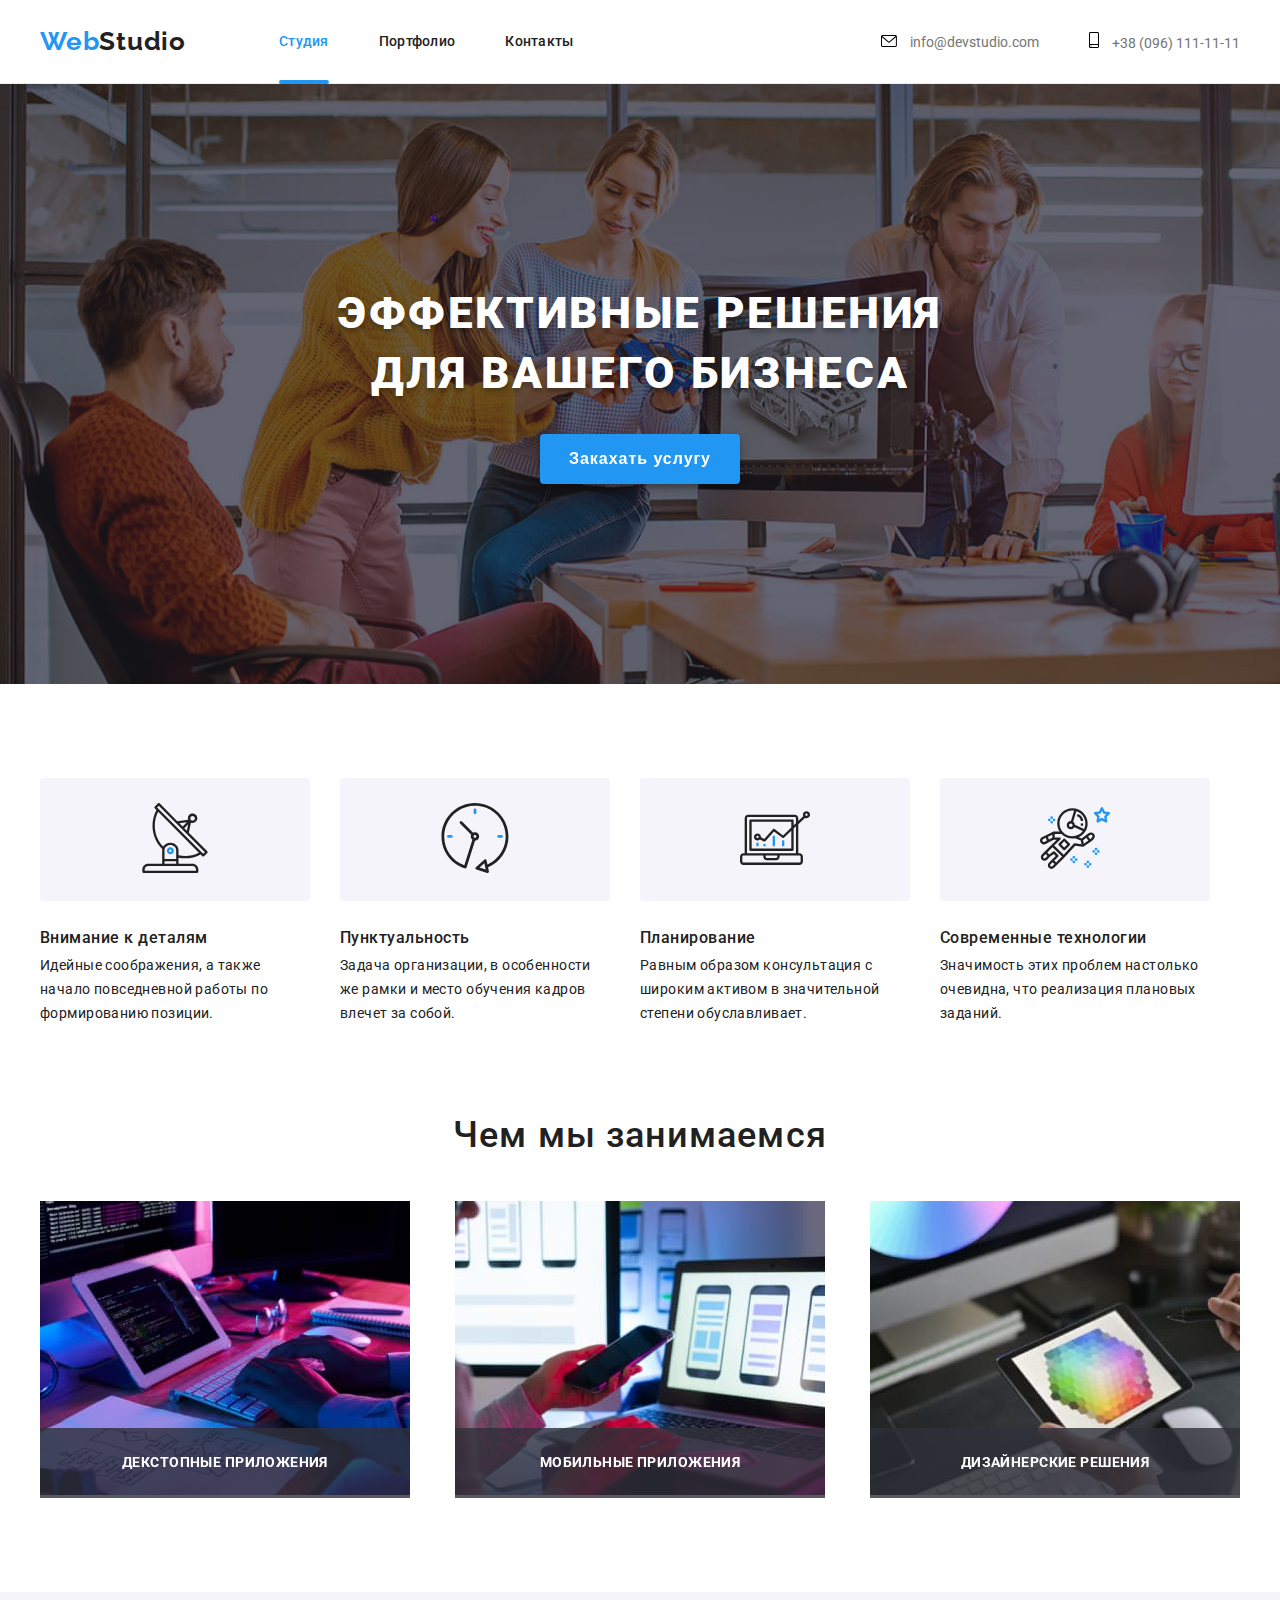
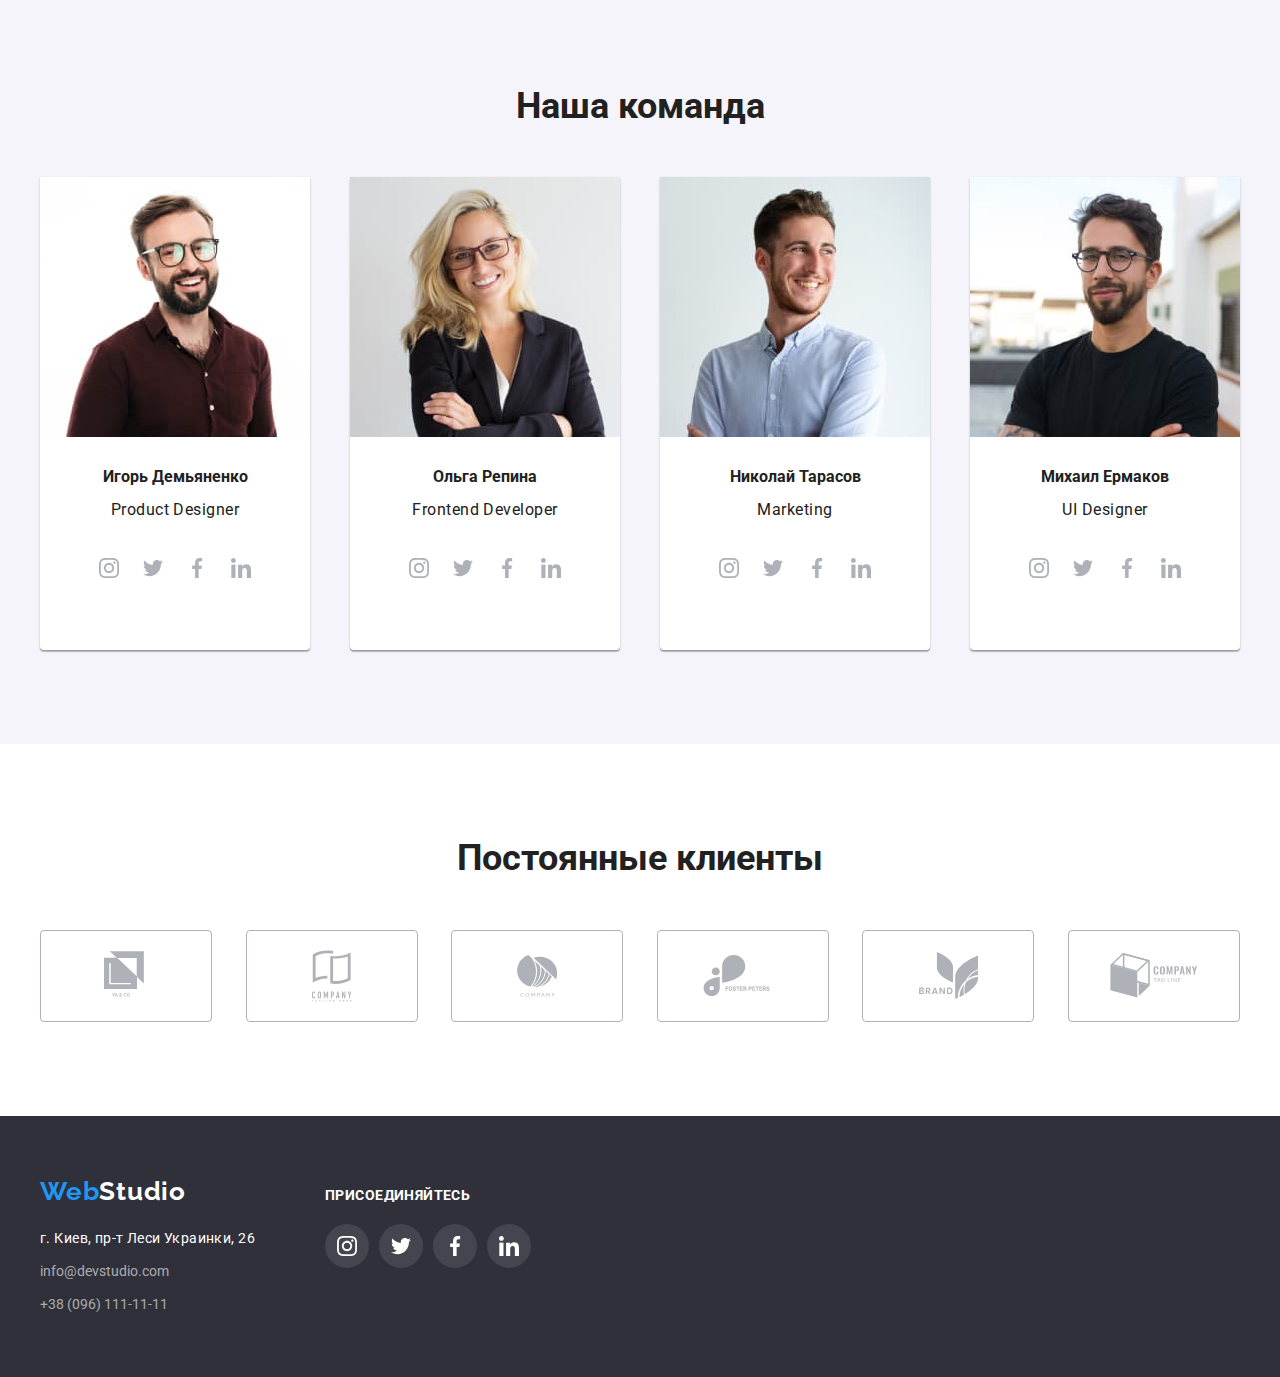
==== commit 9593be75: "Правки" ====
--- a/index.html
+++ b/index.html
@@ -20,7 +20,7 @@
         <nav class="nav">
           <a href="./index.html" class="logo"> Web<span class="header-logo">Studio </span> </a>
           <ul class="site-nav list">
-            <li class="nav-item"><a href="./index.html" class="link-current">Студия</a></li>
+            <li class="nav-item"><a href="./index.html" class="link active">Студия</a></li>
             <li class="nav-item"><a href="./portfolio.html" class="link">Портфолио</a></li>
             <li class="nav-item"><a href="#contacts" class="link">Контакты</a></li>
           </ul>
@@ -55,7 +55,15 @@
       <section class="section hero">
         <div class="hero">
           <h1 class="hero-title">Эффективные решения для вашего бизнеса</h1>
-          <button type="button" class="button primary">Заказать услугу</button>
+          <button type="button" class="button primary" data-modal-open> Закахать услугу</button>
+        <div class="backdrop is-hidden" data-modal>
+       <div class="modal">
+       <button class="close" data-modal-close> 
+         <svg class="modal-svg">
+          <use href="./images/sprite.svg#modal-close"></use>
+       </svg></button>
+      </div>
+     </div>
         </div>
       </section>
 
@@ -391,5 +399,7 @@
         </address>
       </div>
     </footer>
+
+  <script src="./js/modal.js"></script>
   </body>
 </html>
--- a/css/style.css
+++ b/css/style.css
@@ -60,7 +60,6 @@
   cursor: pointer;
   display: inline-block;
   filter: drop-shadow(0px 4px 4px rgba(0, 0, 0, 0.25));
-  display: inline-block;
 }
 
 .auth-icon {
@@ -81,35 +80,6 @@
   width: 100%;
 }
 
-.link,
-.link-current {
-  position: relative;
-}
-
-.link::after,
-.link-current::after {
-  content: '';
-  height: 2px;
-  width: 0;
-  left: 0;
-  background-color: var(--accent-text-color);
-  display: block;
-  transition: 0.5s;
-  position: absolute;
-  bottom: -32px;
-  border-radius: 2px;
-}
-
-.link:hover::after,
-.link:focus::after {
-  width: 100%;
-}
-
-.link-current:hover::after,
-.link-current:focus::after {
-  width: 100%;
-}
-
 /* =================HEADER================ */
 
 .logo {
@@ -154,6 +124,8 @@
   line-height: 1.14;
   letter-spacing: 0.02em;
   display: block;
+  padding-top: 32px;
+  padding-bottom: 32px;
 }
 
 .site-nav-link {
@@ -161,17 +133,28 @@
 }
 
 .site-nav.list {
-  padding-top: 32px;
   margin-left: 93px;
-  padding-bottom: 32px;
-  display: flex;
-}
-
-.site-nav .link-current {
+  display: flex;
+  align-items: center;
+}
+
+.site-nav .active {
   color: var(--accent-text-color);
   font-weight: 500;
   line-height: 1.14;
   letter-spacing: 0.02em;
+  position: relative;
+}
+
+.site-nav .active::before {
+  content: '';
+  position: absolute;
+  left: 0;
+  top: calc(100% - 1px);
+  width: 100%;
+  height: 4px;
+  border-radius: 4px;
+  background-color: var(--accent-text-color);
 }
 
 .site-nav .link:hover,
@@ -221,9 +204,6 @@
 
 .nav {
   display: flex;
-}
-
-.header-page {
 }
 
 /* =====================HERO===================== */
@@ -275,6 +255,58 @@
   border: none;
   box-shadow: 0px 4px 4px rgba(0, 0, 0, 0.15);
   border-radius: 4px;
+}
+
+.backdrop {
+  position: fixed;
+  top: 0;
+  left: 0;
+  width: 100%;
+  height: 100%;
+  background: rgba(0, 0, 0, 0.2);
+  box-shadow: 0px 1px 3px rgba(0, 0, 0, 0.12), 0px 1px 1px rgba(0, 0, 0, 0.14),
+    0px 2px 1px rgba(0, 0, 0, 0.2);
+  border-radius: 4px;
+}
+
+.backdrop.is-hidden {
+  opacity: 0;
+  pointer-events: none;
+}
+
+.modal {
+  position: relative;
+  top: 50%;
+  left: 50%;
+  transform: translate(-50%, -50%);
+
+  width: 528px;
+  height: 581px;
+
+  background-color: var(--primary-white-color);
+}
+
+.close {
+  position: absolute;
+  border: none;
+  outline: none;
+  width: 30px;
+  height: 30px;
+  border: 2px solid tomato;
+  display: flex;
+  justify-content: center;
+  align-items: center;
+  top: 8px;
+  right: 8px;
+
+  background: var(--secondary-background-color);
+  border: 1px solid rgba(0, 0, 0, 0.1);
+  border-radius: 50%;
+}
+
+.modal-svg {
+  width: 11px;
+  height: 11px;
 }
 
 /* ========================ADVANTAGE====================== */
@@ -402,7 +434,8 @@
 .team {
   max-width: 270px;
   background-color: var(--primary-white-color);
-  box-shadow: 0px 1px 3px rgba(0, 0, 0, 0.12), 0px 1px 1px rgba(0, 0, 0, 0.14), 0px 2px 1px rgba(0, 0, 0, 0.2);
+  box-shadow: 0px 1px 3px rgba(0, 0, 0, 0.12), 0px 1px 1px rgba(0, 0, 0, 0.14),
+    0px 2px 1px rgba(0, 0, 0, 0.2);
   border-radius: 0px 0px 4px 4px;
   text-align: center;
 }
@@ -710,13 +743,11 @@
 
 .project-text {
   position: absolute;
-  display: flex;
-  justify-content: center;
-  align-items: center;
+  /* display: flex; */
   top: 0;
   left: 0;
-  width: 100%;
-  height: 100%;
+  width: 322px;
+  height: 168px;
   color: var(--primary-white-color);
   background: rgba(33, 150, 243, 0.9);
   font-size: 18px;
@@ -724,11 +755,14 @@
   letter-spacing: 0.03em;
   transform: translateY(100%);
   transition: 0.25s;
-}
-
-.project-info:hover .project-text,
-.project-info:focus .project-text {
+  text-align: left;
+  padding: 63px 24px 63px 24px;
+}
+
+.project-list:hover .project-text,
+.project-list:focus .project-text {
   transform: translateY(0);
+  /* transition-timing-function: cubic-bezier(0.4, 0, 0.2, 1); */
 }
 
 .button-list {
@@ -737,7 +771,8 @@
 
 .project-list:hover,
 .project-list:focus {
-  box-shadow: 0px 1px 3px rgba(0, 0, 0, 0.12), 0px 1px 1px rgba(0, 0, 0, 0.14), 0px 2px 1px rgba(0, 0, 0, 0.2);
+  box-shadow: 0px 1px 3px rgba(0, 0, 0, 0.12), 0px 1px 1px rgba(0, 0, 0, 0.14),
+    0px 2px 1px rgba(0, 0, 0, 0.2);
   border-radius: 0px 0px 4px 4px;
   border-top: none;
   max-width: 370px;
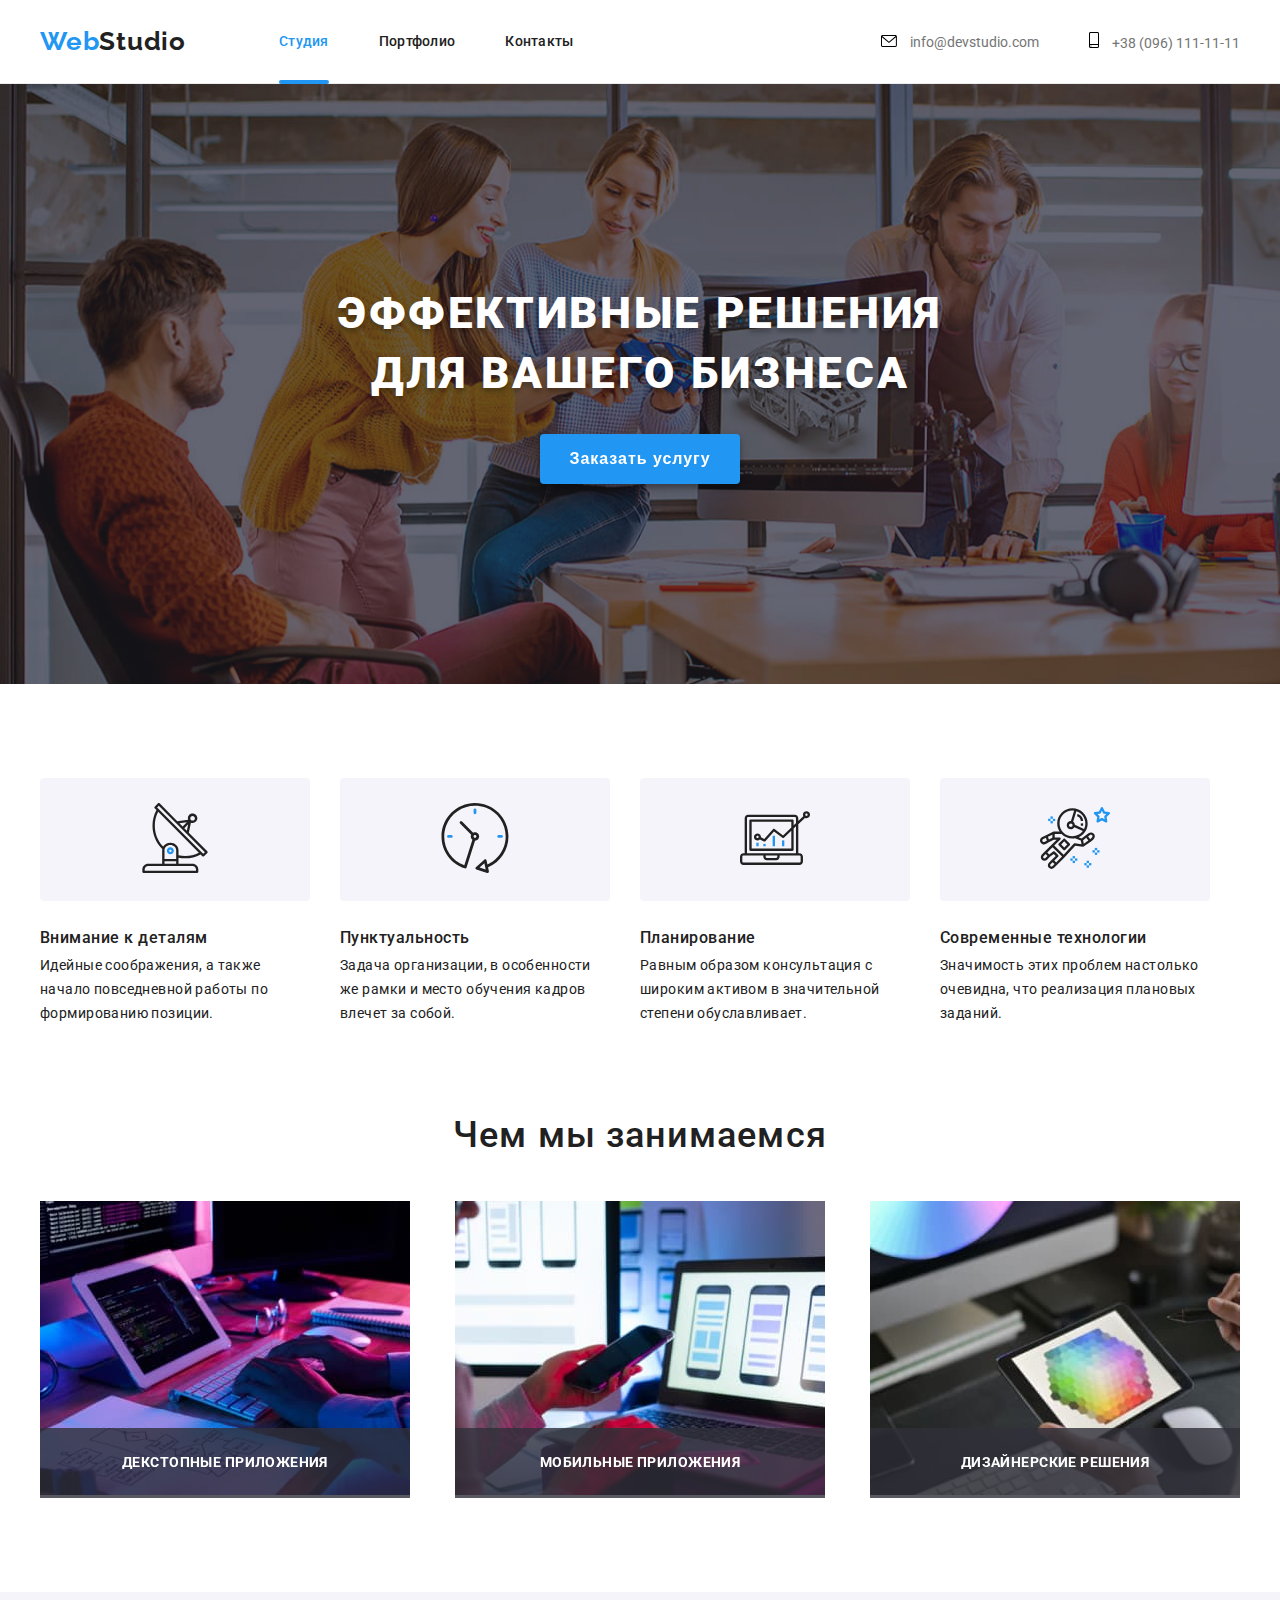
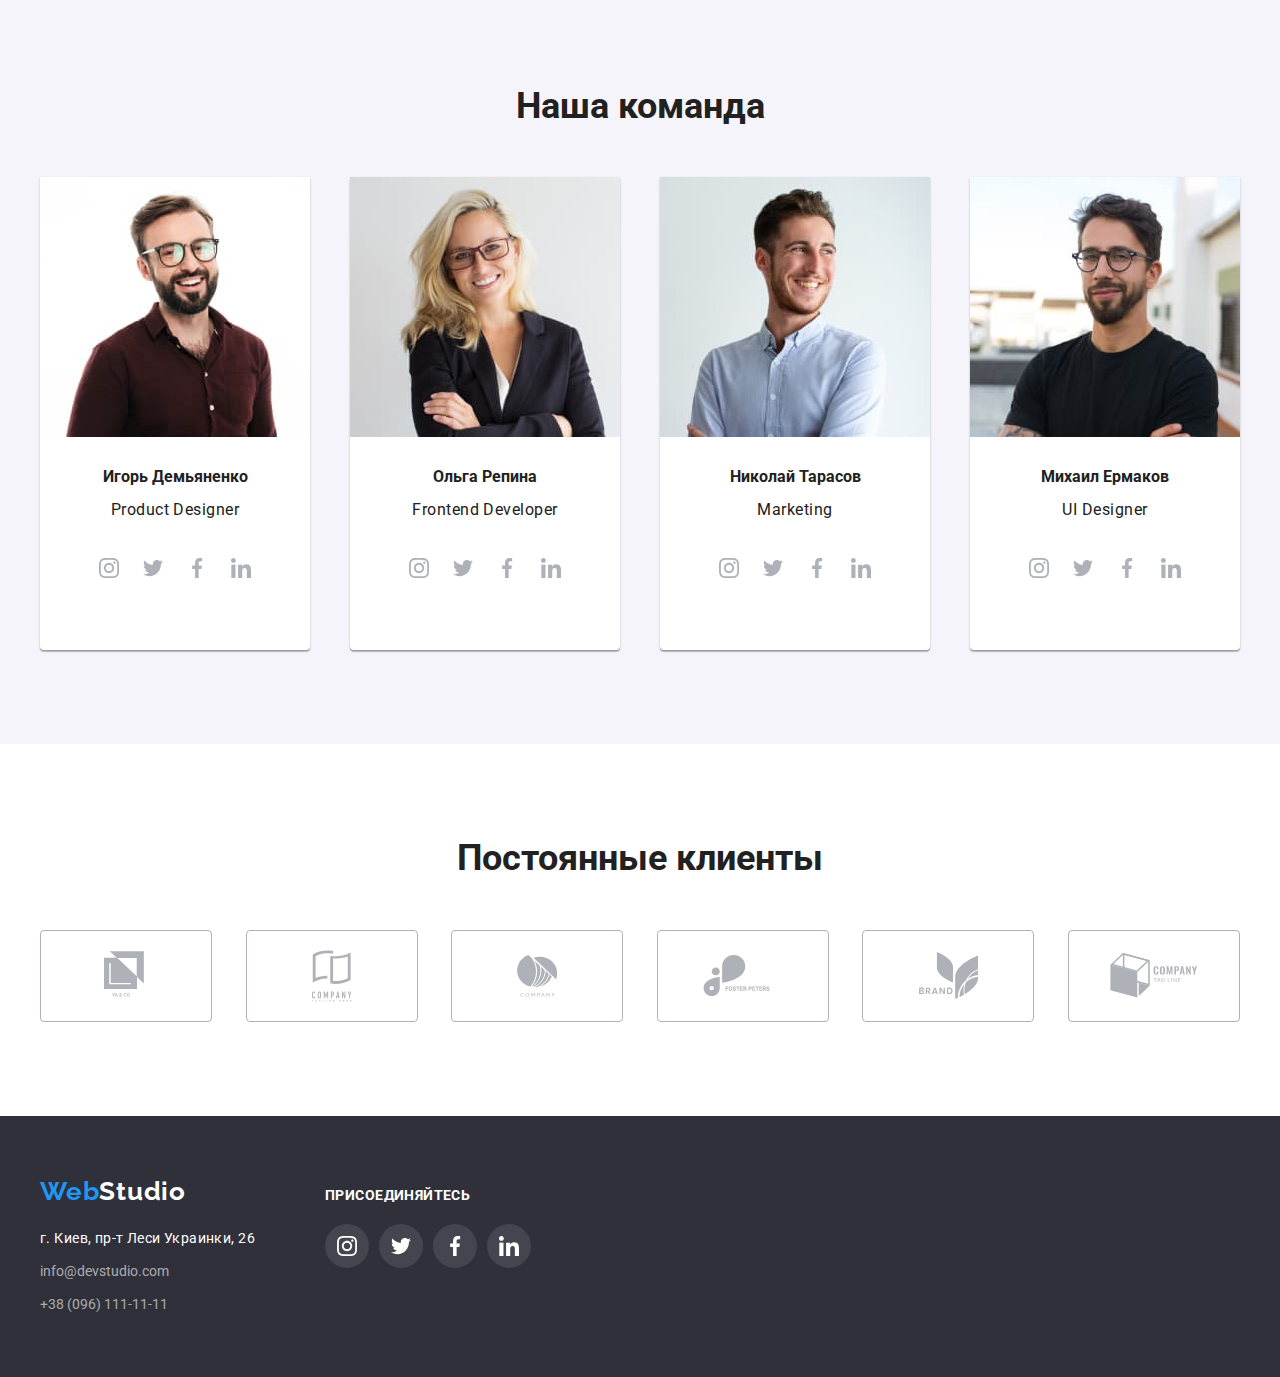
==== commit efd965be: "Вснесены мелкие правки" ====
--- a/index.html
+++ b/index.html
@@ -55,7 +55,7 @@
       <section class="section hero">
         <div class="hero">
           <h1 class="hero-title">Эффективные решения для вашего бизнеса</h1>
-          <button type="button" class="button primary" data-modal-open> Закахать услугу</button>
+          <button type="button" class="button primary" data-modal-open> Заказать услугу</button>
         <div class="backdrop is-hidden" data-modal>
        <div class="modal">
        <button class="close" data-modal-close> 
--- a/css/style.css
+++ b/css/style.css
@@ -159,6 +159,7 @@
 
 .site-nav .link:hover,
 .site-nav .link:focus {
+  transition: all 0.25ms cubic-bezier(0.4, 0, 0.2, 1);
   color: var(--accent-text-color);
 }
 
@@ -189,6 +190,7 @@
 
 .auth-site .auth-block-link:hover,
 .auth-site .auth-block-link:focus {
+  transition: all 0.25ms cubic-bezier(0.4, 0, 0.2, 1);
   color: var(--accent-text-color);
 }
 
@@ -198,6 +200,7 @@
 
 .auth-block-link:focus .auth-icon,
 .auth-block-link:hover .auth-icon {
+  transition: all 0.25ms cubic-bezier(0.4, 0, 0.2, 1);
   color: var(--accent-text-color);
   fill: var(--accent-text-color);
 }
@@ -298,6 +301,7 @@
   align-items: center;
   top: 8px;
   right: 8px;
+  cursor: pointer;
 
   background: var(--secondary-background-color);
   border: 1px solid rgba(0, 0, 0, 0.1);
@@ -493,11 +497,13 @@
 
 .social-list-link:focus,
 .social-list-link:hover {
+  transition: all 0.25ms cubic-bezier(0.4, 0, 0.2, 1);
   background-color: var(--accent-text-color);
 }
 
 .social-list-link:focus .social-list-icon,
 .social-list-link:hover .social-list-icon {
+  transition: all 0.25ms cubic-bezier(0.4, 0, 0.2, 1);
   fill: var(--primary-white-color);
 }
 
@@ -552,11 +558,13 @@
 
 .partner-list-item:hover .partner-list-icon,
 .partner-list-item:focus .partner-list-icon {
+  transition: all 0.25ms cubic-bezier(0.4, 0, 0.2, 1);
   fill: var(--accent-text-color);
 }
 
 .partner-list-item:hover,
 .partner-list-item:focus {
+  transition: all 0.25ms cubic-bezier(0.4, 0, 0.2, 1);
   border-color: var(--accent-text-color);
 }
 
@@ -602,6 +610,7 @@
 
 .contacts .link:hover,
 .contacts .link:focus {
+  transition: all 0.25ms cubic-bezier(0.4, 0, 0.2, 1);
   color: var(--accent-text-color);
 }
 .footer .container {
@@ -645,11 +654,13 @@
 
 .footer-list-link:focus,
 .footer-list-link:hover {
+  transition: all 0.25ms cubic-bezier(0.4, 0, 0.2, 1);
   background-color: var(--accent-text-color);
 }
 
 .footer-list-link:focus .footer-list-icon,
 .footer-list-link:hover .footer-list-icon {
+  transition: all 0.25ms cubic-bezier(0.4, 0, 0.2, 1);
   fill: var(--primary-white-color);
 }
 
@@ -705,6 +716,7 @@
 
 .button-secondary:hover,
 .button-secondary:focus {
+  transition: all 0.25ms cubic-bezier(0.4, 0, 0.2, 1);
   color: var(--primary-white-color);
   background-color: var(--accent-text-color);
 }
@@ -743,26 +755,25 @@
 
 .project-text {
   position: absolute;
-  /* display: flex; */
   top: 0;
   left: 0;
   width: 322px;
-  height: 168px;
+  height: 100%;
   color: var(--primary-white-color);
   background: rgba(33, 150, 243, 0.9);
   font-size: 18px;
   line-height: 1.55;
   letter-spacing: 0.03em;
   transform: translateY(100%);
-  transition: 0.25s;
+  transition: all 0.25ms cubic-bezier(0.4, 0, 0.2, 1);
   text-align: left;
   padding: 63px 24px 63px 24px;
 }
 
 .project-list:hover .project-text,
 .project-list:focus .project-text {
+  transition: all 0.25ms cubic-bezier(0.4, 0, 0.2, 1);
   transform: translateY(0);
-  /* transition-timing-function: cubic-bezier(0.4, 0, 0.2, 1); */
 }
 
 .button-list {
@@ -771,6 +782,7 @@
 
 .project-list:hover,
 .project-list:focus {
+  transition: all 0.25ms cubic-bezier(0.4, 0, 0.2, 1);
   box-shadow: 0px 1px 3px rgba(0, 0, 0, 0.12), 0px 1px 1px rgba(0, 0, 0, 0.14),
     0px 2px 1px rgba(0, 0, 0, 0.2);
   border-radius: 0px 0px 4px 4px;
